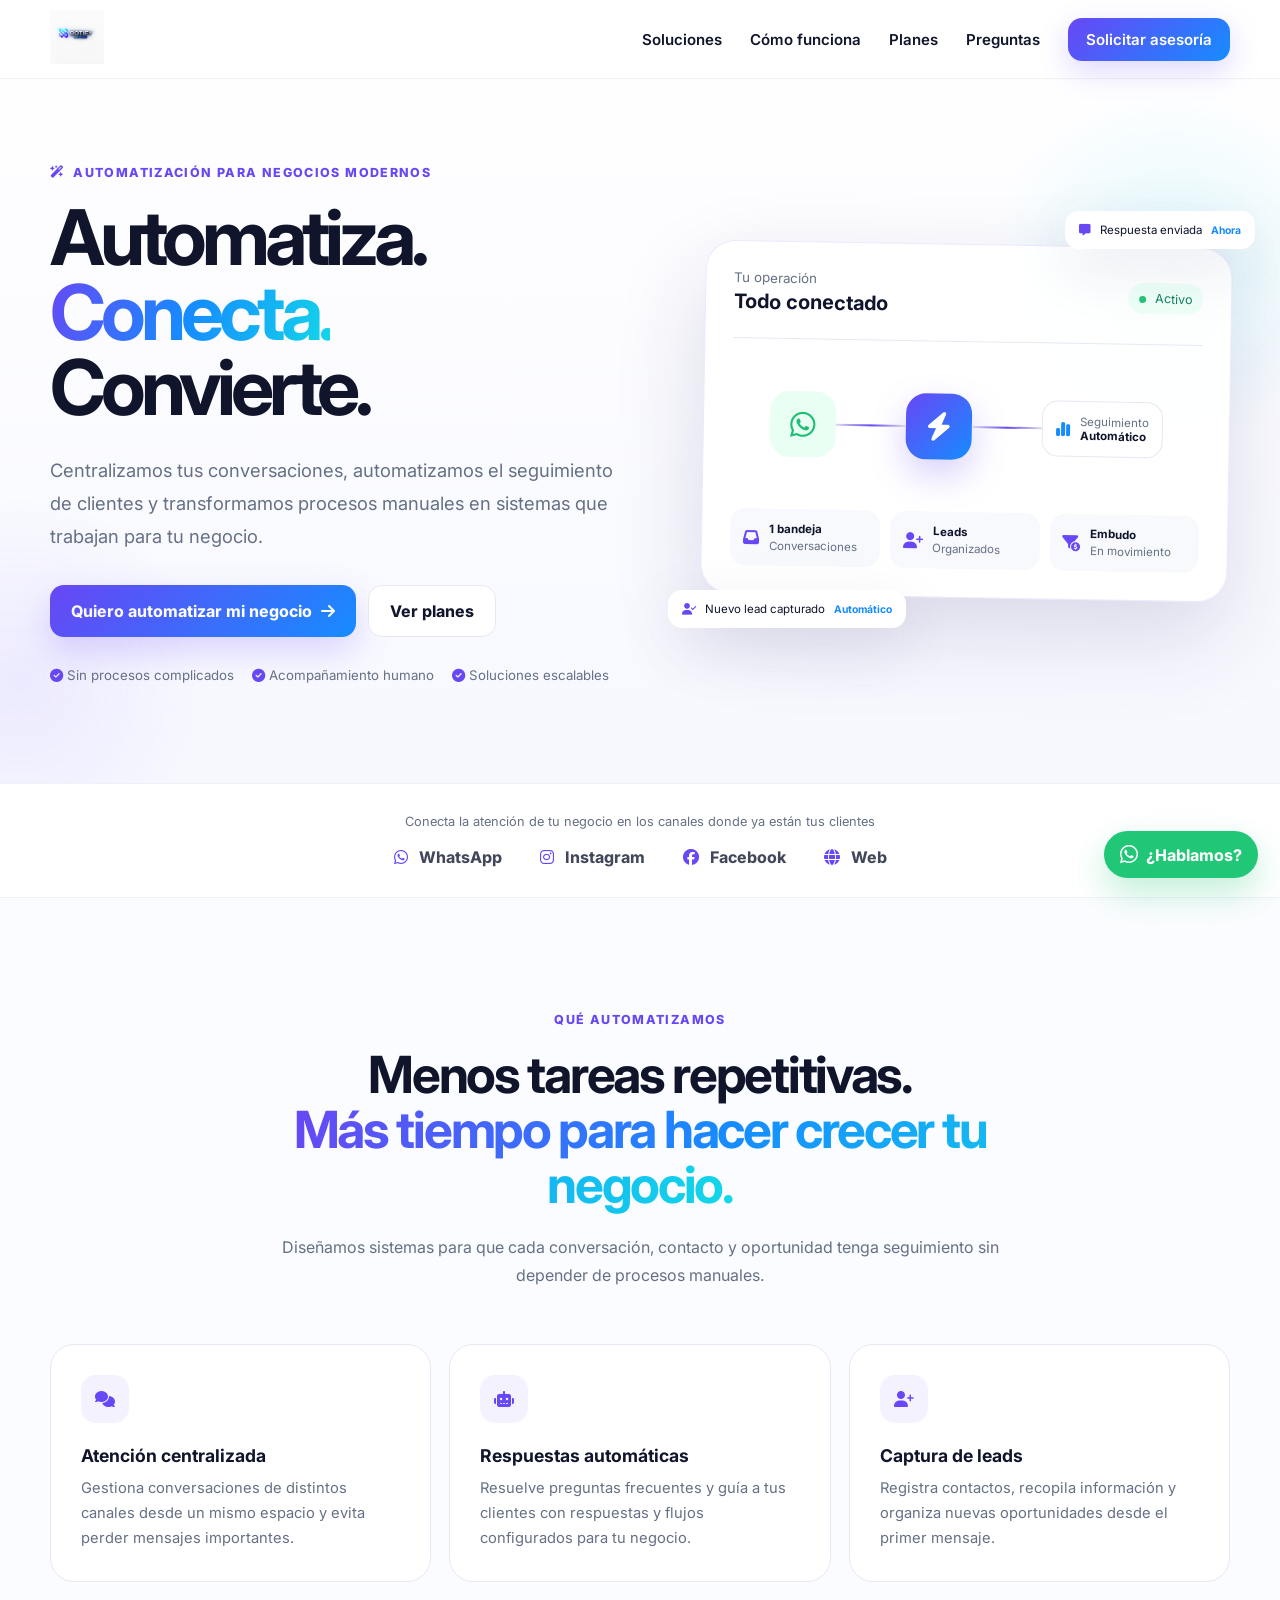
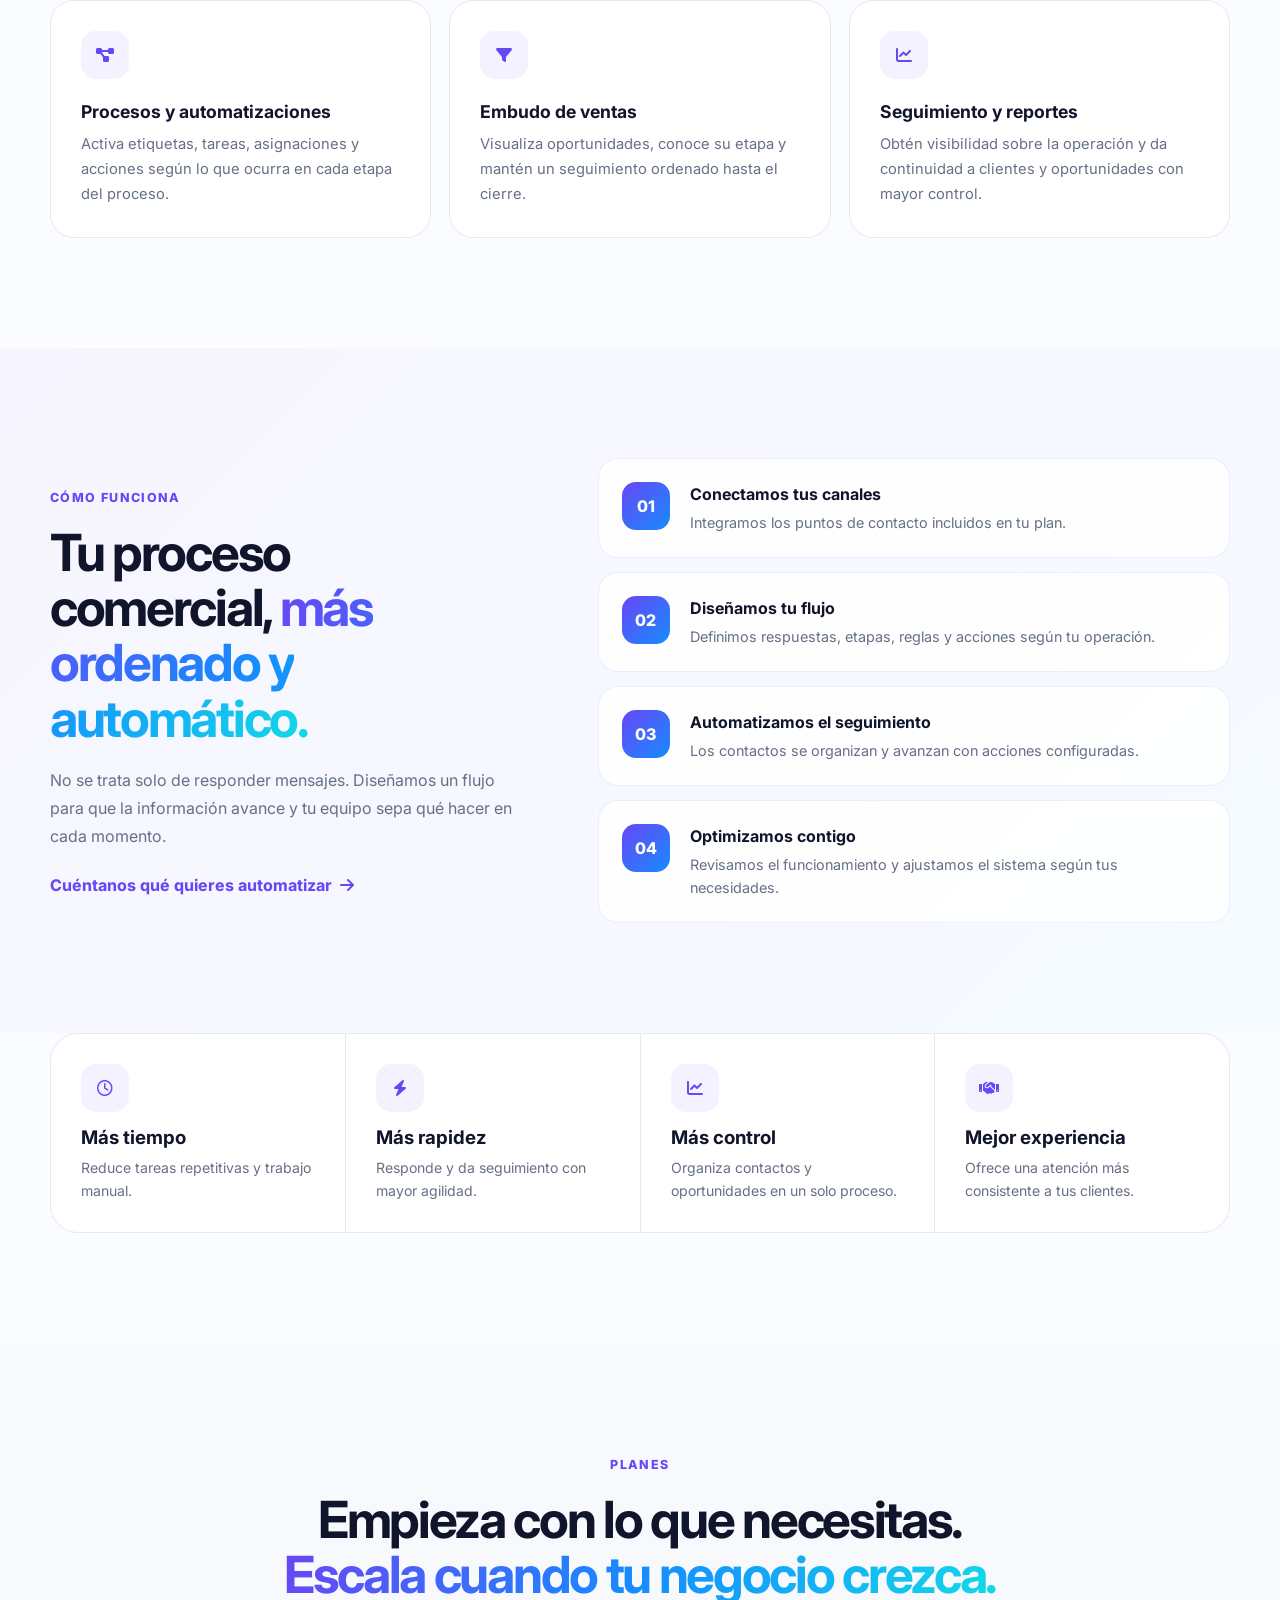
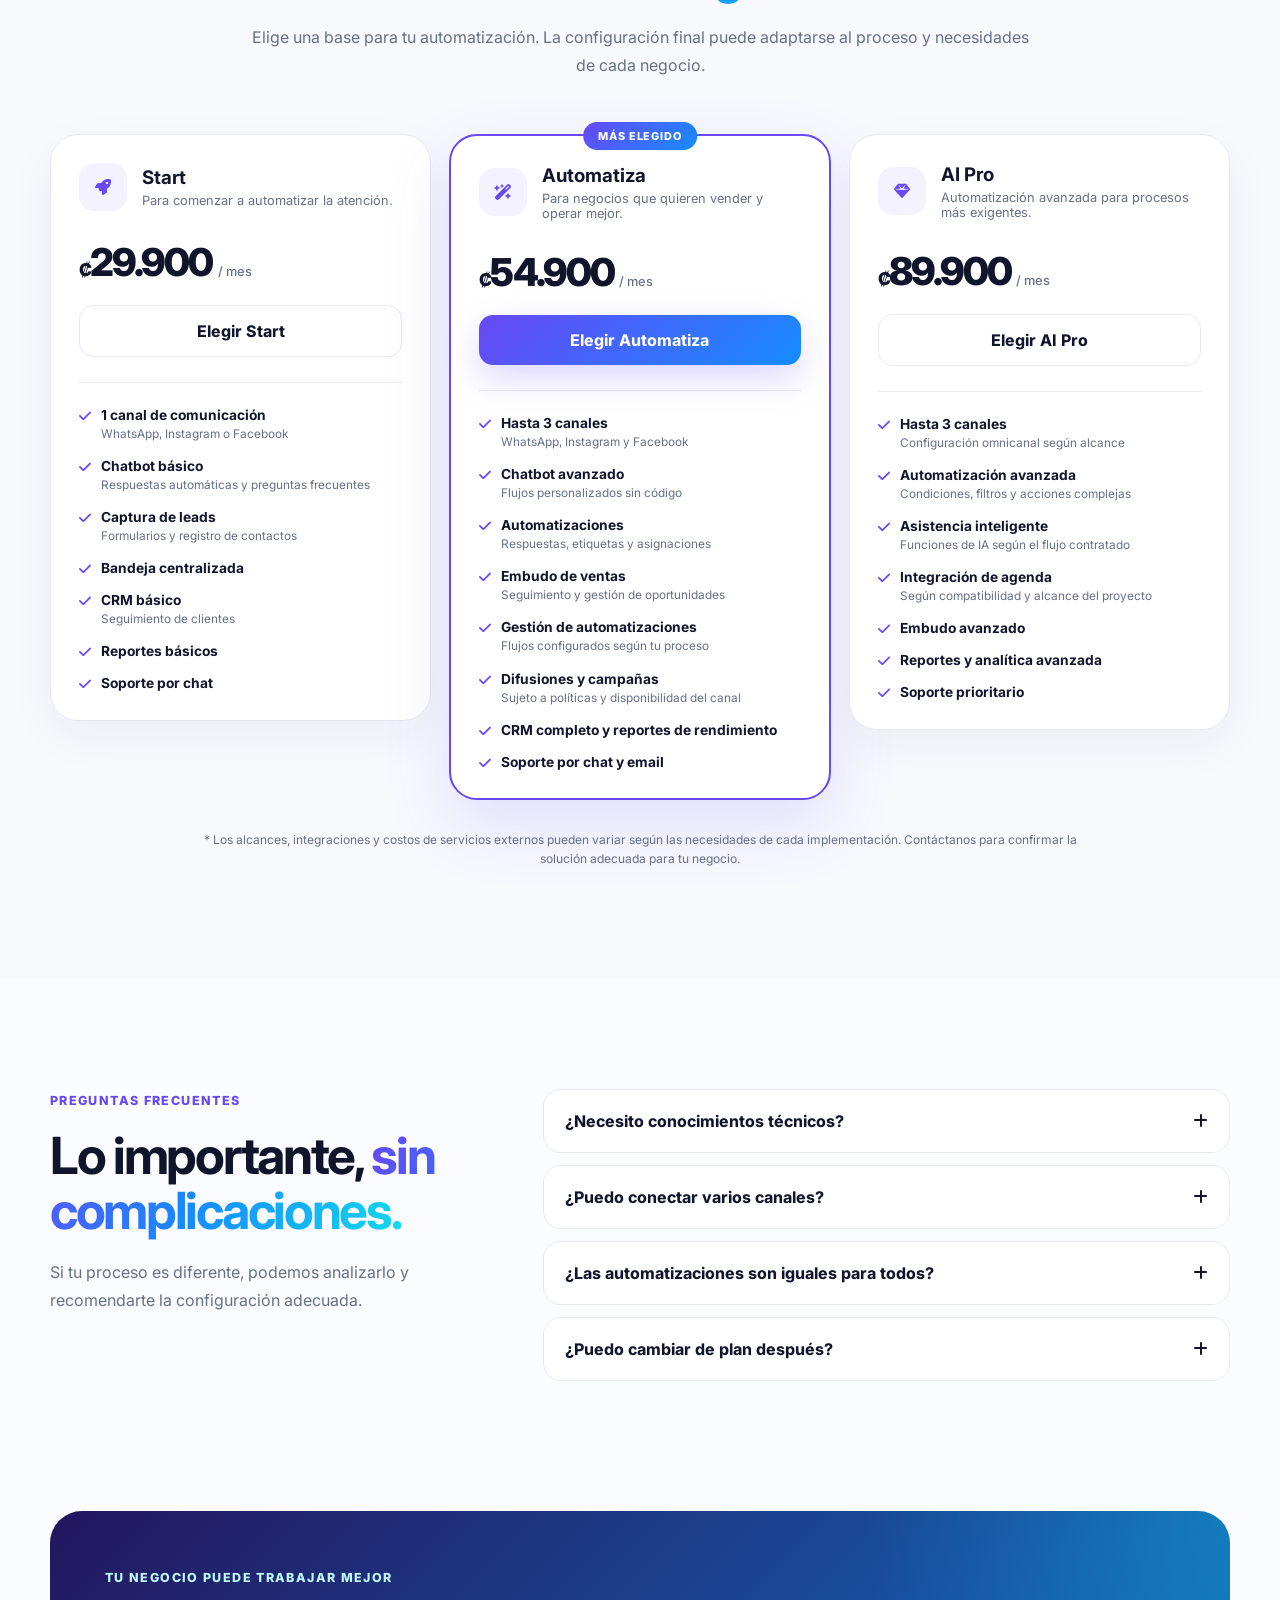
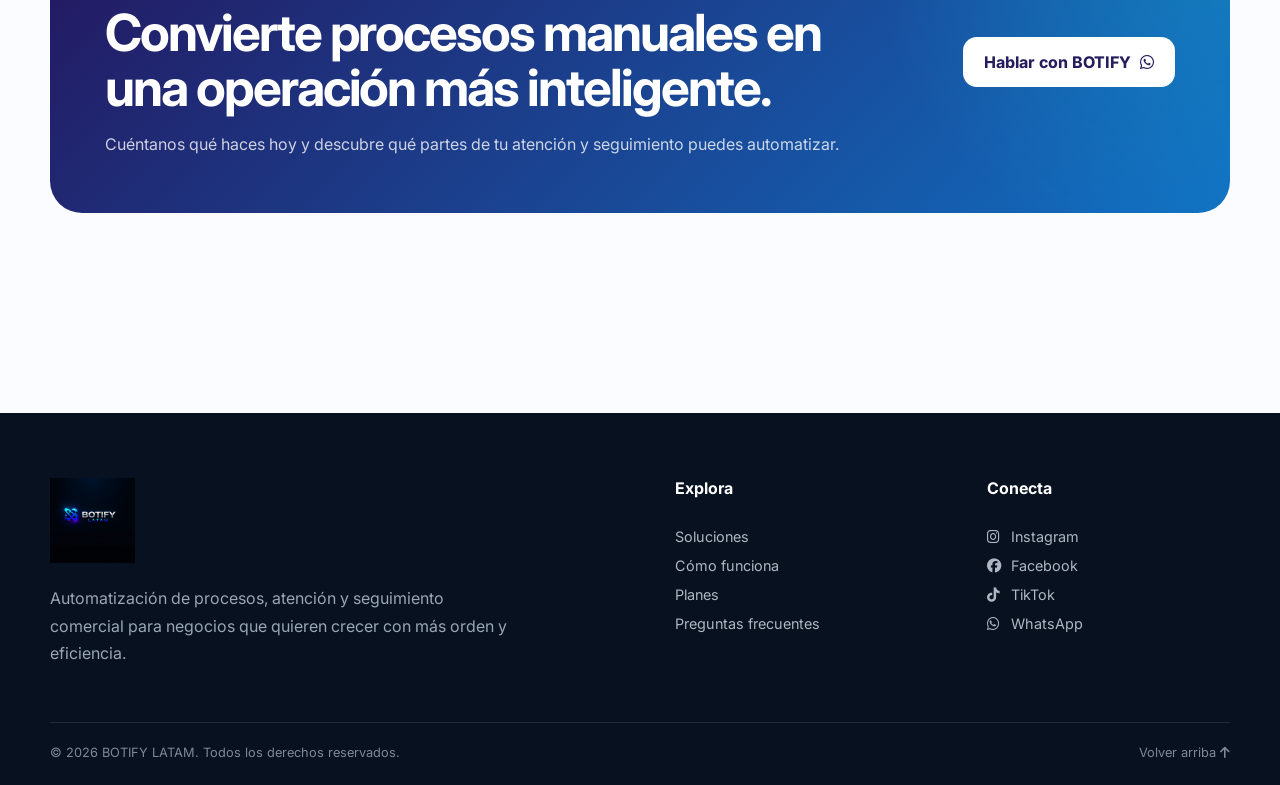
==== botify-latam-web/index.html @ 2eb758a9 "Initial commit" ====
<!DOCTYPE html>
<html lang="es">
<head>
  <meta charset="UTF-8">
  <meta name="viewport" content="width=device-width, initial-scale=1.0">
  <meta name="description" content="BOTIFY LATAM automatiza la atención, el seguimiento comercial y los procesos de ventas de tu negocio en WhatsApp, Instagram y Facebook.">
  <meta name="theme-color" content="#6d4aff">
  <meta property="og:title" content="BOTIFY LATAM | Automatización para negocios">
  <meta property="og:description" content="Centraliza conversaciones, automatiza seguimientos y convierte más oportunidades en clientes.">
  <title>BOTIFY LATAM | Automatización para negocios</title>
  <link rel="icon" href="favicon.ico">
  <link rel="preconnect" href="https://fonts.googleapis.com">
  <link rel="preconnect" href="https://fonts.gstatic.com" crossorigin>
  <link href="https://fonts.googleapis.com/css2?family=Inter:wght@400;500;600;700;800&display=swap" rel="stylesheet">
  <link rel="stylesheet" href="https://cdnjs.cloudflare.com/ajax/libs/font-awesome/6.5.2/css/all.min.css">
  <link rel="stylesheet" href="style.css">
</head>
<body>
  <header class="site-header" id="top">
    <nav class="nav container" aria-label="Navegación principal">
      <a class="brand" href="#inicio" aria-label="BOTIFY LATAM, inicio">
        <img src="img/logo-botify-light.jpg" alt="BOTIFY LATAM">
      </a>
      <button class="menu-toggle" aria-label="Abrir menú" aria-expanded="false">
        <i class="fa-solid fa-bars"></i>
      </button>
      <div class="nav-links">
        <a href="#soluciones">Soluciones</a>
        <a href="#como-funciona">Cómo funciona</a>
        <a href="#planes">Planes</a>
        <a href="#faq">Preguntas</a>
        <a class="nav-cta" href="https://wa.link/00056a" target="_blank" rel="noopener">Solicitar asesoría</a>
      </div>
    </nav>
  </header>

  <main>
    <section class="hero" id="inicio">
      <div class="orb orb-one"></div><div class="orb orb-two"></div>
      <div class="container hero-grid">
        <div class="hero-copy reveal">
          <span class="eyebrow"><i class="fa-solid fa-wand-magic-sparkles"></i> Automatización para negocios modernos</span>
          <h1>Automatiza. <span>Conecta.</span> Convierte.</h1>
          <p>Centralizamos tus conversaciones, automatizamos el seguimiento de clientes y transformamos procesos manuales en sistemas que trabajan para tu negocio.</p>
          <div class="hero-actions">
            <a class="btn btn-primary" href="https://wa.link/00056a" target="_blank" rel="noopener">Quiero automatizar mi negocio <i class="fa-solid fa-arrow-right"></i></a>
            <a class="btn btn-ghost" href="#planes">Ver planes</a>
          </div>
          <div class="trust-row">
            <span><i class="fa-solid fa-circle-check"></i> Sin procesos complicados</span>
            <span><i class="fa-solid fa-circle-check"></i> Acompañamiento humano</span>
            <span><i class="fa-solid fa-circle-check"></i> Soluciones escalables</span>
          </div>
        </div>

        <div class="automation-visual reveal">
          <div class="visual-card main-dashboard">
            <div class="dashboard-head">
              <div><small>Tu operación</small><strong>Todo conectado</strong></div>
              <span class="status"><i></i> Activo</span>
            </div>
            <div class="channel-row">
              <span class="channel whatsapp"><i class="fa-brands fa-whatsapp"></i></span>
              <span class="flow-line"></span>
              <span class="brain"><i class="fa-solid fa-bolt"></i></span>
              <span class="flow-line"></span>
              <div class="crm-mini"><i class="fa-solid fa-chart-simple"></i><span>Seguimiento<br><b>Automático</b></span></div>
            </div>
            <div class="mini-stats">
              <div><i class="fa-solid fa-inbox"></i><span><b>1 bandeja</b><small>Conversaciones</small></span></div>
              <div><i class="fa-solid fa-user-plus"></i><span><b>Leads</b><small>Organizados</small></span></div>
              <div><i class="fa-solid fa-filter-circle-dollar"></i><span><b>Embudo</b><small>En movimiento</small></span></div>
            </div>
          </div>
          <div class="float-card fc-one"><i class="fa-solid fa-message"></i><span>Respuesta enviada</span><b>Ahora</b></div>
          <div class="float-card fc-two"><i class="fa-solid fa-user-check"></i><span>Nuevo lead capturado</span><b>Automático</b></div>
        </div>
      </div>
    </section>

    <section class="logo-strip">
      <div class="container">
        <p>Conecta la atención de tu negocio en los canales donde ya están tus clientes</p>
        <div class="platforms">
          <span><i class="fa-brands fa-whatsapp"></i> WhatsApp</span>
          <span><i class="fa-brands fa-instagram"></i> Instagram</span>
          <span><i class="fa-brands fa-facebook"></i> Facebook</span>
          <span><i class="fa-solid fa-globe"></i> Web</span>
        </div>
      </div>
    </section>

    <section class="section" id="soluciones">
      <div class="container">
        <div class="section-heading reveal">
          <span class="eyebrow">Qué automatizamos</span>
          <h2>Menos tareas repetitivas.<br><span>Más tiempo para hacer crecer tu negocio.</span></h2>
          <p>Diseñamos sistemas para que cada conversación, contacto y oportunidad tenga seguimiento sin depender de procesos manuales.</p>
        </div>
        <div class="solutions-grid">
          <article class="solution-card reveal"><div class="icon-box"><i class="fa-solid fa-comments"></i></div><h3>Atención centralizada</h3><p>Gestiona conversaciones de distintos canales desde un mismo espacio y evita perder mensajes importantes.</p></article>
          <article class="solution-card reveal"><div class="icon-box"><i class="fa-solid fa-robot"></i></div><h3>Respuestas automáticas</h3><p>Resuelve preguntas frecuentes y guía a tus clientes con respuestas y flujos configurados para tu negocio.</p></article>
          <article class="solution-card reveal"><div class="icon-box"><i class="fa-solid fa-user-plus"></i></div><h3>Captura de leads</h3><p>Registra contactos, recopila información y organiza nuevas oportunidades desde el primer mensaje.</p></article>
          <article class="solution-card reveal"><div class="icon-box"><i class="fa-solid fa-diagram-project"></i></div><h3>Procesos y automatizaciones</h3><p>Activa etiquetas, tareas, asignaciones y acciones según lo que ocurra en cada etapa del proceso.</p></article>
          <article class="solution-card reveal"><div class="icon-box"><i class="fa-solid fa-filter"></i></div><h3>Embudo de ventas</h3><p>Visualiza oportunidades, conoce su etapa y mantén un seguimiento ordenado hasta el cierre.</p></article>
          <article class="solution-card reveal"><div class="icon-box"><i class="fa-solid fa-chart-line"></i></div><h3>Seguimiento y reportes</h3><p>Obtén visibilidad sobre la operación y da continuidad a clientes y oportunidades con mayor control.</p></article>
        </div>
      </div>
    </section>

    <section class="section process-section" id="como-funciona">
      <div class="container process-grid">
        <div class="process-copy reveal">
          <span class="eyebrow">Cómo funciona</span>
          <h2>Tu proceso comercial, <span>más ordenado y automático.</span></h2>
          <p>No se trata solo de responder mensajes. Diseñamos un flujo para que la información avance y tu equipo sepa qué hacer en cada momento.</p>
          <a class="text-link" href="https://wa.link/00056a" target="_blank" rel="noopener">Cuéntanos qué quieres automatizar <i class="fa-solid fa-arrow-right"></i></a>
        </div>
        <div class="steps">
          <article class="step reveal"><span>01</span><div><h3>Conectamos tus canales</h3><p>Integramos los puntos de contacto incluidos en tu plan.</p></div></article>
          <article class="step reveal"><span>02</span><div><h3>Diseñamos tu flujo</h3><p>Definimos respuestas, etapas, reglas y acciones según tu operación.</p></div></article>
          <article class="step reveal"><span>03</span><div><h3>Automatizamos el seguimiento</h3><p>Los contactos se organizan y avanzan con acciones configuradas.</p></div></article>
          <article class="step reveal"><span>04</span><div><h3>Optimizamos contigo</h3><p>Revisamos el funcionamiento y ajustamos el sistema según tus necesidades.</p></div></article>
        </div>
      </div>
    </section>

    <section class="section benefits">
      <div class="container">
        <div class="benefit-panel reveal">
          <div><span class="metric-icon"><i class="fa-regular fa-clock"></i></span><h3>Más tiempo</h3><p>Reduce tareas repetitivas y trabajo manual.</p></div>
          <div><span class="metric-icon"><i class="fa-solid fa-bolt"></i></span><h3>Más rapidez</h3><p>Responde y da seguimiento con mayor agilidad.</p></div>
          <div><span class="metric-icon"><i class="fa-solid fa-chart-line"></i></span><h3>Más control</h3><p>Organiza contactos y oportunidades en un solo proceso.</p></div>
          <div><span class="metric-icon"><i class="fa-solid fa-handshake"></i></span><h3>Mejor experiencia</h3><p>Ofrece una atención más consistente a tus clientes.</p></div>
        </div>
      </div>
    </section>

    <section class="section pricing-section" id="planes">
      <div class="container">
        <div class="section-heading reveal">
          <span class="eyebrow">Planes</span>
          <h2>Empieza con lo que necesitas.<br><span>Escala cuando tu negocio crezca.</span></h2>
          <p>Elige una base para tu automatización. La configuración final puede adaptarse al proceso y necesidades de cada negocio.</p>
        </div>

        <div class="pricing-grid">
          <article class="price-card reveal">
            <div class="plan-head"><span class="plan-icon"><i class="fa-solid fa-rocket"></i></span><div><h3>Start</h3><p>Para comenzar a automatizar la atención.</p></div></div>
            <div class="price"><small>₡</small>29.900 <span>/ mes</span></div>
            <a class="btn btn-outline" href="https://wa.link/00056a" target="_blank" rel="noopener">Elegir Start</a>
            <ul>
              <li><i class="fa-solid fa-check"></i><span><b>1 canal de comunicación</b><small>WhatsApp, Instagram o Facebook</small></span></li>
              <li><i class="fa-solid fa-check"></i><span><b>Chatbot básico</b><small>Respuestas automáticas y preguntas frecuentes</small></span></li>
              <li><i class="fa-solid fa-check"></i><span><b>Captura de leads</b><small>Formularios y registro de contactos</small></span></li>
              <li><i class="fa-solid fa-check"></i><span><b>Bandeja centralizada</b></span></li>
              <li><i class="fa-solid fa-check"></i><span><b>CRM básico</b><small>Seguimiento de clientes</small></span></li>
              <li><i class="fa-solid fa-check"></i><span><b>Reportes básicos</b></span></li>
              <li><i class="fa-solid fa-check"></i><span><b>Soporte por chat</b></span></li>
            </ul>
          </article>

          <article class="price-card featured reveal">
            <span class="popular">MÁS ELEGIDO</span>
            <div class="plan-head"><span class="plan-icon"><i class="fa-solid fa-wand-magic-sparkles"></i></span><div><h3>Automatiza</h3><p>Para negocios que quieren vender y operar mejor.</p></div></div>
            <div class="price"><small>₡</small>54.900 <span>/ mes</span></div>
            <a class="btn btn-primary" href="https://wa.link/00056a" target="_blank" rel="noopener">Elegir Automatiza</a>
            <ul>
              <li><i class="fa-solid fa-check"></i><span><b>Hasta 3 canales</b><small>WhatsApp, Instagram y Facebook</small></span></li>
              <li><i class="fa-solid fa-check"></i><span><b>Chatbot avanzado</b><small>Flujos personalizados sin código</small></span></li>
              <li><i class="fa-solid fa-check"></i><span><b>Automatizaciones</b><small>Respuestas, etiquetas y asignaciones</small></span></li>
              <li><i class="fa-solid fa-check"></i><span><b>Embudo de ventas</b><small>Seguimiento y gestión de oportunidades</small></span></li>
              <li><i class="fa-solid fa-check"></i><span><b>Gestión de automatizaciones</b><small>Flujos configurados según tu proceso</small></span></li>
              <li><i class="fa-solid fa-check"></i><span><b>Difusiones y campañas</b><small>Sujeto a políticas y disponibilidad del canal</small></span></li>
              <li><i class="fa-solid fa-check"></i><span><b>CRM completo y reportes de rendimiento</b></span></li>
              <li><i class="fa-solid fa-check"></i><span><b>Soporte por chat y email</b></span></li>
            </ul>
          </article>

          <article class="price-card reveal">
            <div class="plan-head"><span class="plan-icon"><i class="fa-solid fa-gem"></i></span><div><h3>AI Pro</h3><p>Automatización avanzada para procesos más exigentes.</p></div></div>
            <div class="price"><small>₡</small>89.900 <span>/ mes</span></div>
            <a class="btn btn-outline" href="https://wa.link/00056a" target="_blank" rel="noopener">Elegir AI Pro</a>
            <ul>
              <li><i class="fa-solid fa-check"></i><span><b>Hasta 3 canales</b><small>Configuración omnicanal según alcance</small></span></li>
              <li><i class="fa-solid fa-check"></i><span><b>Automatización avanzada</b><small>Condiciones, filtros y acciones complejas</small></span></li>
              <li><i class="fa-solid fa-check"></i><span><b>Asistencia inteligente</b><small>Funciones de IA según el flujo contratado</small></span></li>
              <li><i class="fa-solid fa-check"></i><span><b>Integración de agenda</b><small>Según compatibilidad y alcance del proyecto</small></span></li>
              <li><i class="fa-solid fa-check"></i><span><b>Embudo avanzado</b></span></li>
              <li><i class="fa-solid fa-check"></i><span><b>Reportes y analítica avanzada</b></span></li>
              <li><i class="fa-solid fa-check"></i><span><b>Soporte prioritario</b></span></li>
            </ul>
          </article>
        </div>
        <p class="pricing-note">* Los alcances, integraciones y costos de servicios externos pueden variar según las necesidades de cada implementación. Contáctanos para confirmar la solución adecuada para tu negocio.</p>
      </div>
    </section>

    <section class="section faq-section" id="faq">
      <div class="container faq-grid">
        <div class="faq-intro reveal">
          <span class="eyebrow">Preguntas frecuentes</span>
          <h2>Lo importante, <span>sin complicaciones.</span></h2>
          <p>Si tu proceso es diferente, podemos analizarlo y recomendarte la configuración adecuada.</p>
        </div>
        <div class="accordion">
          <article class="faq-item reveal"><button aria-expanded="false"><span>¿Necesito conocimientos técnicos?</span><i class="fa-solid fa-plus"></i></button><div class="faq-answer"><p>No. BOTIFY LATAM se encarga de configurar la solución y acompañarte en su uso.</p></div></article>
          <article class="faq-item reveal"><button aria-expanded="false"><span>¿Puedo conectar varios canales?</span><i class="fa-solid fa-plus"></i></button><div class="faq-answer"><p>Sí. La cantidad de canales depende del plan y de la configuración requerida por tu negocio.</p></div></article>
          <article class="faq-item reveal"><button aria-expanded="false"><span>¿Las automatizaciones son iguales para todos?</span><i class="fa-solid fa-plus"></i></button><div class="faq-answer"><p>No. Los flujos pueden configurarse de acuerdo con tu proceso, el plan contratado y el alcance acordado.</p></div></article>
          <article class="faq-item reveal"><button aria-expanded="false"><span>¿Puedo cambiar de plan después?</span><i class="fa-solid fa-plus"></i></button><div class="faq-answer"><p>Sí. Puedes escalar la solución conforme aumenten tus necesidades de automatización.</p></div></article>
        </div>
      </div>
    </section>

    <section class="section final-cta">
      <div class="container">
        <div class="cta-card reveal">
          <div><span class="eyebrow light">Tu negocio puede trabajar mejor</span><h2>Convierte procesos manuales en una operación más inteligente.</h2><p>Cuéntanos qué haces hoy y descubre qué partes de tu atención y seguimiento puedes automatizar.</p></div>
          <a class="btn btn-white" href="https://wa.link/00056a" target="_blank" rel="noopener">Hablar con BOTIFY <i class="fa-brands fa-whatsapp"></i></a>
        </div>
      </div>
    </section>
  </main>

  <a class="whatsapp-float" href="https://wa.link/00056a" target="_blank" rel="noopener" aria-label="Contactar por WhatsApp"><i class="fa-brands fa-whatsapp"></i><span>¿Hablamos?</span></a>

  <footer id="contacto">
    <div class="container footer-grid">
      <div class="footer-brand">
        <img src="img/logo-botify-dark.png" alt="BOTIFY LATAM">
        <p>Automatización de procesos, atención y seguimiento comercial para negocios que quieren crecer con más orden y eficiencia.</p>
      </div>
      <div><h4>Explora</h4><a href="#soluciones">Soluciones</a><a href="#como-funciona">Cómo funciona</a><a href="#planes">Planes</a><a href="#faq">Preguntas frecuentes</a></div>
      <div><h4>Conecta</h4>
        <a href="https://www.instagram.com/botifycr?igsh=N3IyY3BxbDhmNGVw&utm_source=qr" target="_blank" rel="noopener"><i class="fa-brands fa-instagram"></i> Instagram</a>
        <a href="https://www.facebook.com/share/1Hq3fFdEsy/?mibextid=wwXIfr" target="_blank" rel="noopener"><i class="fa-brands fa-facebook"></i> Facebook</a>
        <a href="https://www.tiktok.com/@botify.latam.cost?_r=1&_t=ZS-951j5EH8V7J" target="_blank" rel="noopener"><i class="fa-brands fa-tiktok"></i> TikTok</a>
        <a href="https://wa.link/00056a" target="_blank" rel="noopener"><i class="fa-brands fa-whatsapp"></i> WhatsApp</a>
      </div>
    </div>
    <div class="container footer-bottom"><span>© <span id="year"></span> BOTIFY LATAM. Todos los derechos reservados.</span><a href="#top">Volver arriba <i class="fa-solid fa-arrow-up"></i></a></div>
  </footer>
  <script src="script.js"></script>
</body>
</html>
---- botify-latam-web/style.css ----
:root{--ink:#10152c;--muted:#667085;--purple:#6847f5;--blue:#168cff;--cyan:#12d9e8;--lav:#f4f2ff;--surface:#fff;--line:#e8e8f2;--dark:#07111f;--radius:24px;--shadow:0 20px 60px rgba(42,35,98,.10)}
*{box-sizing:border-box;margin:0;padding:0}html{scroll-behavior:smooth}body{font-family:Inter,sans-serif;color:var(--ink);background:#fbfcff;overflow-x:hidden}a{text-decoration:none;color:inherit}button{font:inherit}.container{width:min(1180px,calc(100% - 40px));margin:auto}.site-header{position:fixed;top:0;width:100%;z-index:1000;background:rgba(255,255,255,.82);backdrop-filter:blur(18px);border-bottom:1px solid rgba(20,24,50,.06)}.nav{height:78px;display:flex;align-items:center;justify-content:space-between}.brand img{width:190px;height:54px;object-fit:contain;object-position:left center}.nav-links{display:flex;align-items:center;gap:28px;font-size:.94rem;font-weight:600}.nav-links>a:not(.nav-cta):hover{color:var(--purple)}.nav-cta{padding:12px 18px;border-radius:14px;color:#fff;background:linear-gradient(135deg,var(--purple),var(--blue));box-shadow:0 10px 30px rgba(104,71,245,.22)}.menu-toggle{display:none;border:0;background:none;font-size:1.35rem;color:var(--ink)}
.hero{position:relative;min-height:780px;padding:160px 0 100px;background:linear-gradient(180deg,#fff 0%,#f7f8ff 100%);overflow:hidden}.hero-grid{display:grid;grid-template-columns:1.05fr .95fr;gap:70px;align-items:center}.eyebrow{display:inline-flex;align-items:center;gap:8px;color:var(--purple);font-size:.78rem;font-weight:800;text-transform:uppercase;letter-spacing:.11em;margin-bottom:20px}.hero h1{font-size:clamp(3.2rem,6vw,5.7rem);line-height:.98;letter-spacing:-.065em;max-width:720px}.hero h1 span,.section-heading h2 span,.process-copy h2 span,.faq-intro h2 span{background:linear-gradient(110deg,var(--purple),var(--blue),var(--cyan));-webkit-background-clip:text;color:transparent}.hero-copy>p{font-size:1.15rem;line-height:1.8;color:var(--muted);max-width:650px;margin:28px 0 32px}.hero-actions{display:flex;gap:12px;flex-wrap:wrap}.btn{display:inline-flex;align-items:center;justify-content:center;gap:9px;padding:15px 21px;border-radius:14px;font-weight:750;transition:.25s}.btn:hover{transform:translateY(-2px)}.btn-primary{color:#fff;background:linear-gradient(135deg,var(--purple),var(--blue));box-shadow:0 14px 35px rgba(104,71,245,.22)}.btn-ghost,.btn-outline{border:1px solid var(--line);background:#fff}.trust-row{display:flex;gap:18px;flex-wrap:wrap;margin-top:30px;color:#667085;font-size:.83rem}.trust-row i{color:var(--purple)}
.orb{position:absolute;border-radius:50%;filter:blur(2px);opacity:.45}.orb-one{width:380px;height:380px;background:radial-gradient(circle,rgba(18,217,232,.25),transparent 68%);right:-80px;top:80px}.orb-two{width:400px;height:400px;background:radial-gradient(circle,rgba(104,71,245,.18),transparent 68%);left:-180px;bottom:-100px}
.automation-visual{position:relative;min-height:470px;display:flex;align-items:center}.main-dashboard{width:100%;padding:28px;background:rgba(255,255,255,.9);border:1px solid rgba(104,71,245,.12);border-radius:30px;box-shadow:0 35px 90px rgba(42,35,98,.15);transform:rotate(1deg)}.dashboard-head{display:flex;justify-content:space-between;align-items:center;padding-bottom:24px;border-bottom:1px solid var(--line)}.dashboard-head small{display:block;color:var(--muted);margin-bottom:4px}.dashboard-head strong{font-size:1.25rem}.status{font-size:.78rem;background:#edfff7;color:#14845c;padding:8px 11px;border-radius:99px}.status i{display:inline-block;width:7px;height:7px;background:#25c47a;border-radius:50%;margin-right:5px}.channel-row{display:flex;align-items:center;justify-content:center;padding:52px 5px}.channel,.brain{width:66px;height:66px;display:grid;place-items:center;border-radius:20px;font-size:1.8rem}.whatsapp{background:#eafff3;color:#1dbf73}.brain{background:linear-gradient(135deg,var(--purple),var(--blue));color:#fff;box-shadow:0 15px 35px rgba(104,71,245,.25)}.flow-line{height:2px;flex:1;max-width:70px;background:linear-gradient(90deg,#d9ddeb,var(--purple),#d9ddeb);position:relative}.crm-mini{display:flex;align-items:center;gap:10px;padding:13px;border:1px solid var(--line);border-radius:16px;background:#fff}.crm-mini i{color:var(--blue)}.crm-mini span{font-size:.72rem;color:var(--muted)}.crm-mini b{color:var(--ink)}.mini-stats{display:grid;grid-template-columns:repeat(3,1fr);gap:10px}.mini-stats>div{display:flex;gap:10px;align-items:center;background:#f8f9fd;padding:13px;border-radius:15px}.mini-stats i{color:var(--purple)}.mini-stats b,.mini-stats small{display:block;font-size:.72rem}.mini-stats small{color:var(--muted);margin-top:3px}.float-card{position:absolute;display:flex;align-items:center;gap:9px;background:#fff;padding:12px 14px;border-radius:14px;box-shadow:var(--shadow);font-size:.72rem}.float-card i{color:var(--purple)}.float-card b{color:var(--blue);font-size:.65rem}.fc-one{right:-25px;top:25px}.fc-two{left:-35px;bottom:28px}
.logo-strip{padding:30px 0;background:#fff;border-top:1px solid #f0f1f6;border-bottom:1px solid #f0f1f6;text-align:center}.logo-strip p{color:var(--muted);font-size:.8rem;margin-bottom:18px}.platforms{display:flex;justify-content:center;gap:38px;flex-wrap:wrap;font-weight:750;color:#42475a}.platforms i{margin-right:7px;color:var(--purple)}
.section{padding:110px 0}.section-heading{max-width:780px;margin:0 auto 55px;text-align:center}.section-heading h2,.process-copy h2,.faq-intro h2{font-size:clamp(2.3rem,4vw,4rem);line-height:1.08;letter-spacing:-.045em}.section-heading p,.process-copy>p,.faq-intro>p{color:var(--muted);line-height:1.75;margin-top:20px}.solutions-grid{display:grid;grid-template-columns:repeat(3,1fr);gap:18px}.solution-card{padding:30px;background:#fff;border:1px solid var(--line);border-radius:var(--radius);transition:.3s}.solution-card:hover{transform:translateY(-6px);box-shadow:var(--shadow);border-color:#dcd7ff}.icon-box,.plan-icon,.metric-icon{display:grid;place-items:center;width:48px;height:48px;border-radius:15px;background:var(--lav);color:var(--purple);margin-bottom:22px}.solution-card h3{font-size:1.1rem;margin-bottom:10px}.solution-card p{color:var(--muted);font-size:.92rem;line-height:1.7}
.process-section{background:linear-gradient(135deg,#f7f5ff,#f5fbff)}.process-grid{display:grid;grid-template-columns:.85fr 1.15fr;gap:80px;align-items:center}.text-link{display:inline-flex;gap:8px;align-items:center;color:var(--purple);font-weight:750;margin-top:25px}.steps{display:grid;gap:14px}.step{display:flex;gap:20px;background:rgba(255,255,255,.85);padding:23px;border:1px solid rgba(104,71,245,.1);border-radius:20px}.step>span{flex:0 0 48px;height:48px;display:grid;place-items:center;border-radius:14px;background:linear-gradient(135deg,var(--purple),var(--blue));color:#fff;font-weight:800}.step h3{font-size:1rem;margin:2px 0 7px}.step p{color:var(--muted);font-size:.9rem;line-height:1.6}
.benefits{padding-top:0}.benefit-panel{display:grid;grid-template-columns:repeat(4,1fr);gap:1px;background:var(--line);border:1px solid var(--line);border-radius:28px;overflow:hidden}.benefit-panel>div{background:#fff;padding:30px}.benefit-panel h3{margin:14px 0 8px}.benefit-panel p{color:var(--muted);font-size:.88rem;line-height:1.6}.metric-icon{margin:0}
.pricing-section{background:#f8f9fd}.pricing-grid{display:grid;grid-template-columns:repeat(3,1fr);gap:18px;align-items:start}.price-card{position:relative;background:#fff;border:1px solid var(--line);border-radius:28px;padding:28px;box-shadow:0 15px 45px rgba(30,35,70,.05)}.price-card.featured{border:2px solid var(--purple);transform:translateY(-12px);box-shadow:0 25px 65px rgba(104,71,245,.15)}.popular{position:absolute;top:-14px;left:50%;transform:translateX(-50%);background:linear-gradient(135deg,var(--purple),var(--blue));color:#fff;padding:7px 15px;border-radius:99px;font-size:.68rem;font-weight:800;letter-spacing:.08em;white-space:nowrap}.plan-head{display:flex;gap:15px;align-items:center}.plan-icon{margin:0;flex:0 0 48px}.plan-head p{color:var(--muted);font-size:.8rem;margin-top:4px}.price{font-size:2.4rem;font-weight:850;letter-spacing:-.05em;margin:28px 0 20px}.price small{font-size:1.1rem}.price span{font-size:.8rem;color:var(--muted);font-weight:500;letter-spacing:0}.price-card>.btn{width:100%;margin-bottom:25px}.price-card ul{list-style:none;display:grid;gap:15px;border-top:1px solid var(--line);padding-top:24px}.price-card li{display:flex;gap:10px;align-items:flex-start;font-size:.86rem}.price-card li>i{color:var(--purple);margin-top:3px}.price-card li b,.price-card li small{display:block}.price-card li small{color:var(--muted);font-size:.74rem;line-height:1.45;margin-top:3px}.pricing-note{max-width:900px;margin:30px auto 0;text-align:center;color:var(--muted);font-size:.75rem;line-height:1.6}
.faq-grid{display:grid;grid-template-columns:.75fr 1.25fr;gap:80px}.accordion{display:grid;gap:12px}.faq-item{border:1px solid var(--line);border-radius:18px;background:#fff;overflow:hidden}.faq-item button{width:100%;display:flex;justify-content:space-between;align-items:center;text-align:left;padding:21px;border:0;background:#fff;font-weight:750;color:var(--ink);cursor:pointer}.faq-answer{max-height:0;overflow:hidden;transition:max-height .3s ease}.faq-answer p{padding:0 21px 21px;color:var(--muted);line-height:1.7;font-size:.9rem}.faq-item.open .faq-answer{max-height:180px}.faq-item.open button i{transform:rotate(45deg)}.faq-item button i{transition:.25s}
.final-cta{padding-top:20px}.cta-card{display:flex;align-items:center;justify-content:space-between;gap:50px;padding:55px;border-radius:32px;color:#fff;background:radial-gradient(circle at top right,rgba(18,217,232,.25),transparent 30%),linear-gradient(135deg,#24165e,#116fc2)}.cta-card>div{max-width:760px}.cta-card h2{font-size:clamp(2rem,4vw,3.5rem);line-height:1.08;letter-spacing:-.04em}.cta-card p{margin-top:16px;color:rgba(255,255,255,.78);line-height:1.7}.eyebrow.light{color:#bff9ff}.btn-white{background:#fff;color:#251d5e;white-space:nowrap}
.whatsapp-float{position:fixed;right:22px;bottom:22px;z-index:900;display:flex;align-items:center;gap:8px;background:#20c776;color:#fff;padding:13px 16px;border-radius:99px;font-weight:750;box-shadow:0 15px 35px rgba(32,199,118,.28)}.whatsapp-float i{font-size:1.3rem}
footer{margin-top:90px;padding:65px 0 25px;background:var(--dark);color:#fff}.footer-grid{display:grid;grid-template-columns:1.6fr .7fr .7fr;gap:70px}.footer-brand img{width:230px;height:85px;object-fit:contain;object-position:left center;margin-bottom:18px}.footer-brand p{max-width:460px;color:#9aa6b5;line-height:1.7}.footer-grid h4{margin-bottom:18px}.footer-grid>div:not(.footer-brand){display:flex;flex-direction:column;gap:12px}.footer-grid a{color:#aeb7c3;font-size:.9rem}.footer-grid a:hover{color:#fff}.footer-grid a i{width:20px}.footer-bottom{display:flex;justify-content:space-between;gap:20px;margin-top:55px;padding-top:22px;border-top:1px solid rgba(255,255,255,.1);color:#7e8998;font-size:.8rem}
.reveal{opacity:0;transform:translateY(24px);transition:opacity .7s ease,transform .7s ease}.reveal.visible{opacity:1;transform:none}
@media(max-width:960px){.nav-links{position:absolute;top:78px;left:20px;right:20px;display:none;flex-direction:column;align-items:stretch;background:#fff;padding:20px;border:1px solid var(--line);border-radius:20px;box-shadow:var(--shadow)}.nav-links.open{display:flex}.menu-toggle{display:block}.hero-grid,.process-grid,.faq-grid{grid-template-columns:1fr}.hero{padding-top:135px}.automation-visual{max-width:650px;margin:auto;width:100%}.solutions-grid,.pricing-grid{grid-template-columns:1fr 1fr}.price-card.featured{transform:none}.benefit-panel{grid-template-columns:1fr 1fr}.cta-card{flex-direction:column;align-items:flex-start}.footer-grid{grid-template-columns:1fr 1fr}.footer-brand{grid-column:1/-1}}
@media(max-width:650px){.container{width:min(100% - 28px,1180px)}.brand img{width:155px}.hero{min-height:auto;padding:125px 0 75px}.hero h1{font-size:3.25rem}.hero-copy>p{font-size:1rem}.automation-visual{min-height:380px}.main-dashboard{padding:18px}.channel-row{padding:38px 0}.channel,.brain{width:52px;height:52px;border-radius:16px}.crm-mini{padding:9px}.mini-stats{grid-template-columns:1fr}.fc-one{right:-4px;top:5px}.fc-two{left:-4px;bottom:4px}.section{padding:80px 0}.solutions-grid,.pricing-grid,.benefit-panel,.footer-grid{grid-template-columns:1fr}.benefit-panel{gap:1px}.faq-grid,.process-grid{gap:45px}.cta-card{padding:35px 25px}.footer-brand{grid-column:auto}.footer-bottom{flex-direction:column}.whatsapp-float span{display:none}.whatsapp-float{width:54px;height:54px;padding:0;justify-content:center}.platforms{gap:18px}.trust-row{display:grid;gap:10px}}
@media(prefers-reduced-motion:reduce){*{scroll-behavior:auto!important}.reveal{opacity:1;transform:none;transition:none}}
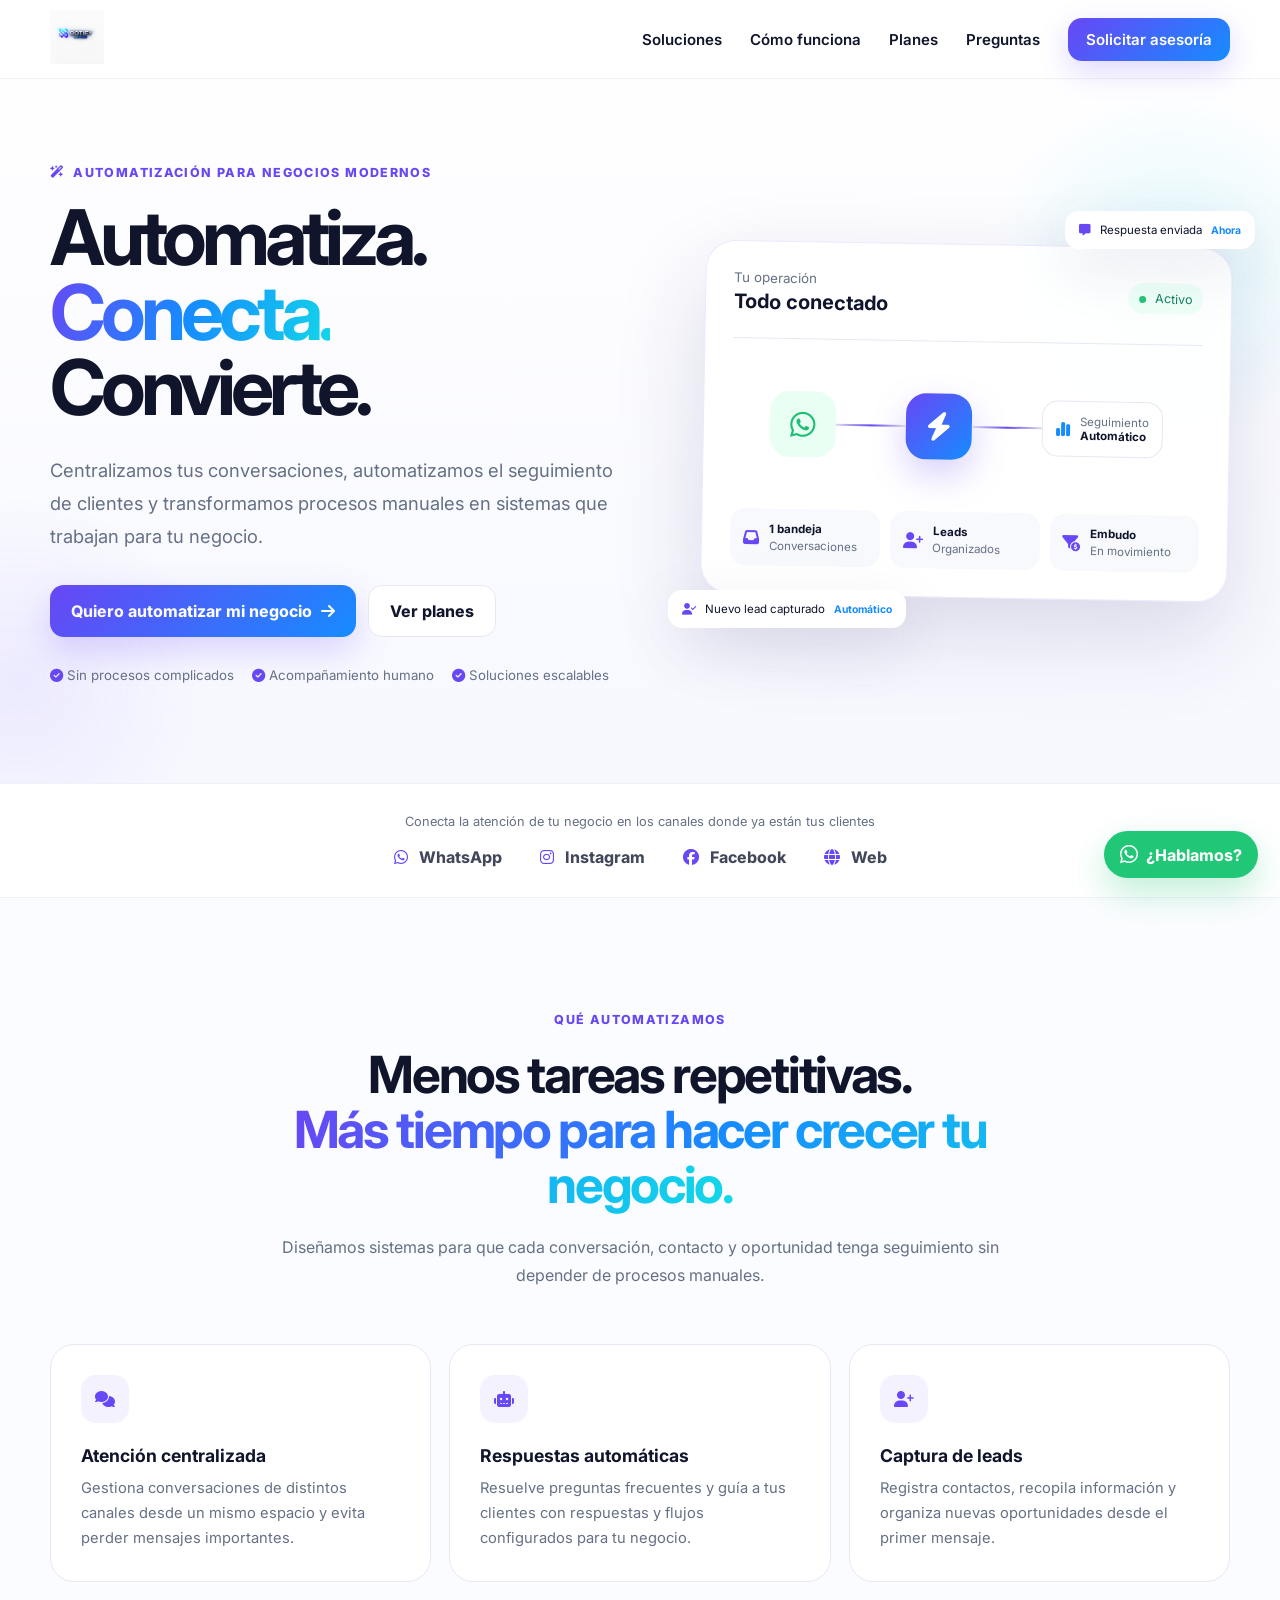
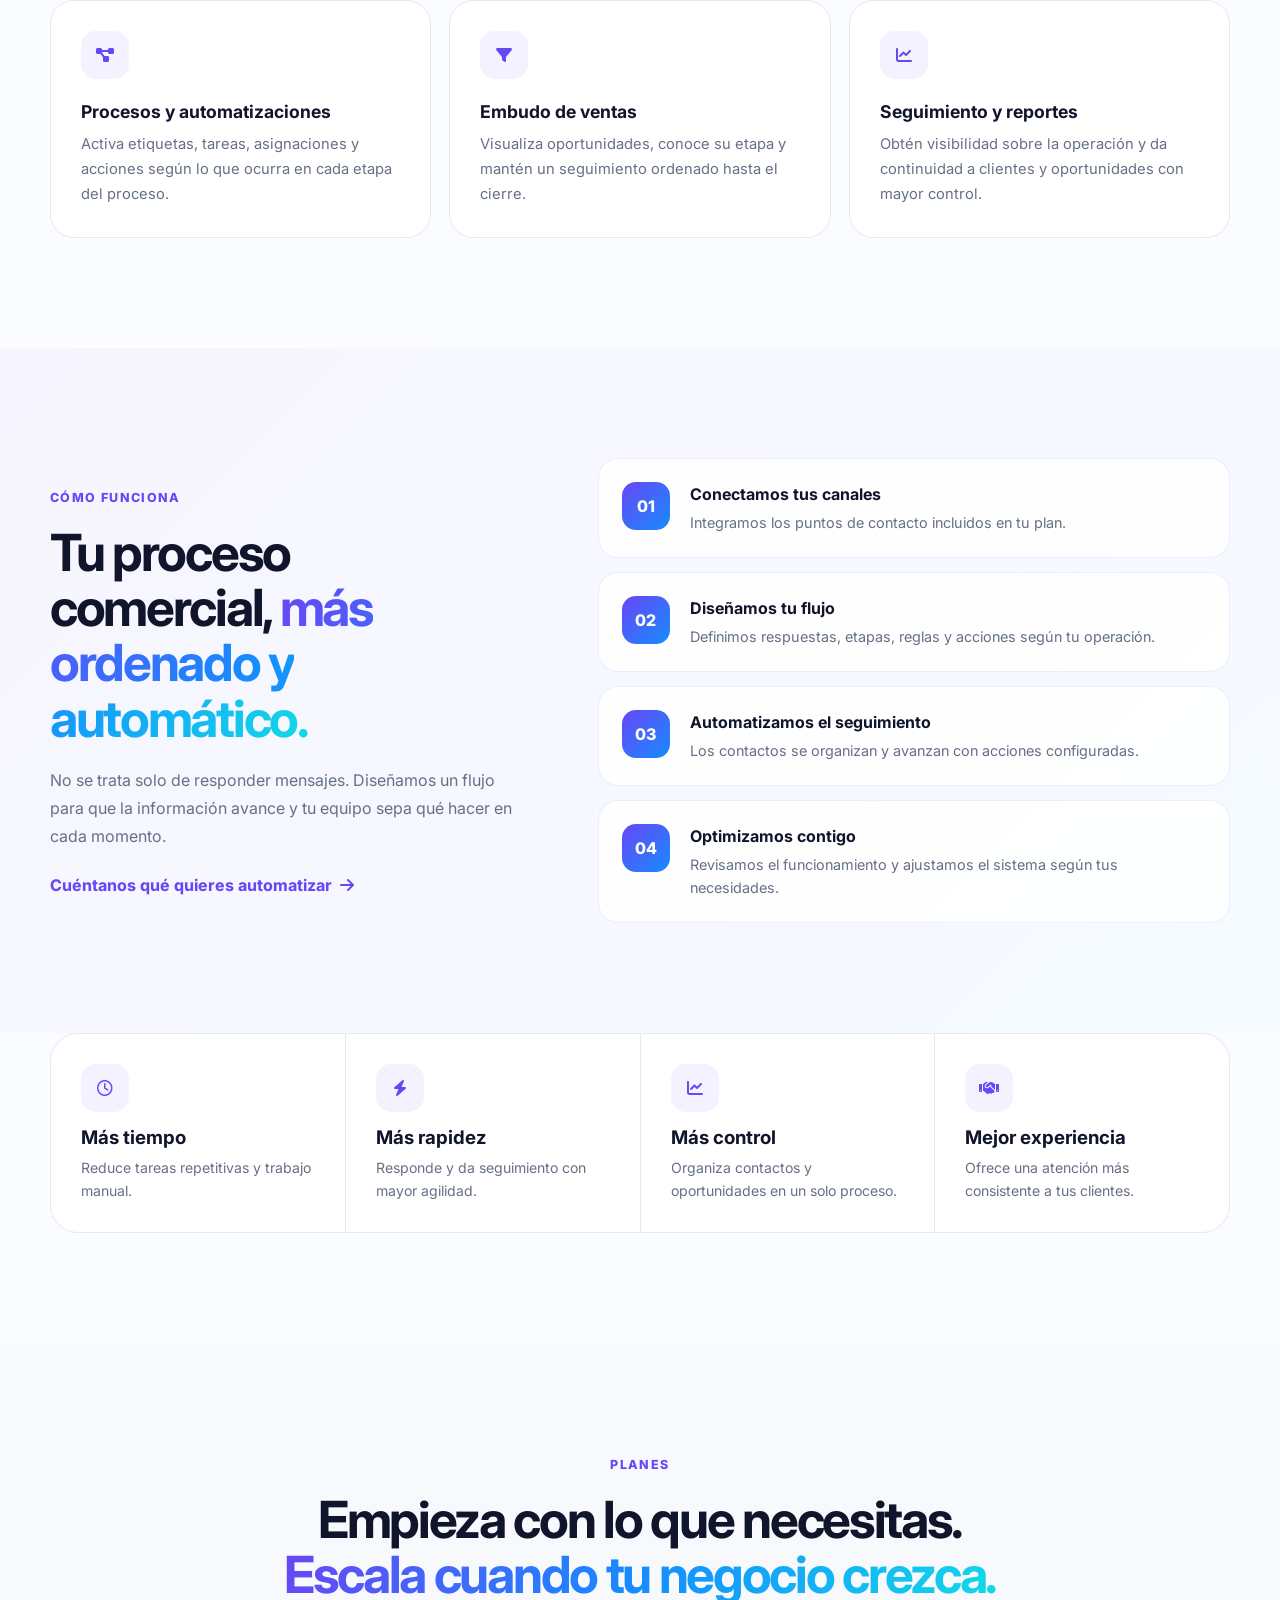
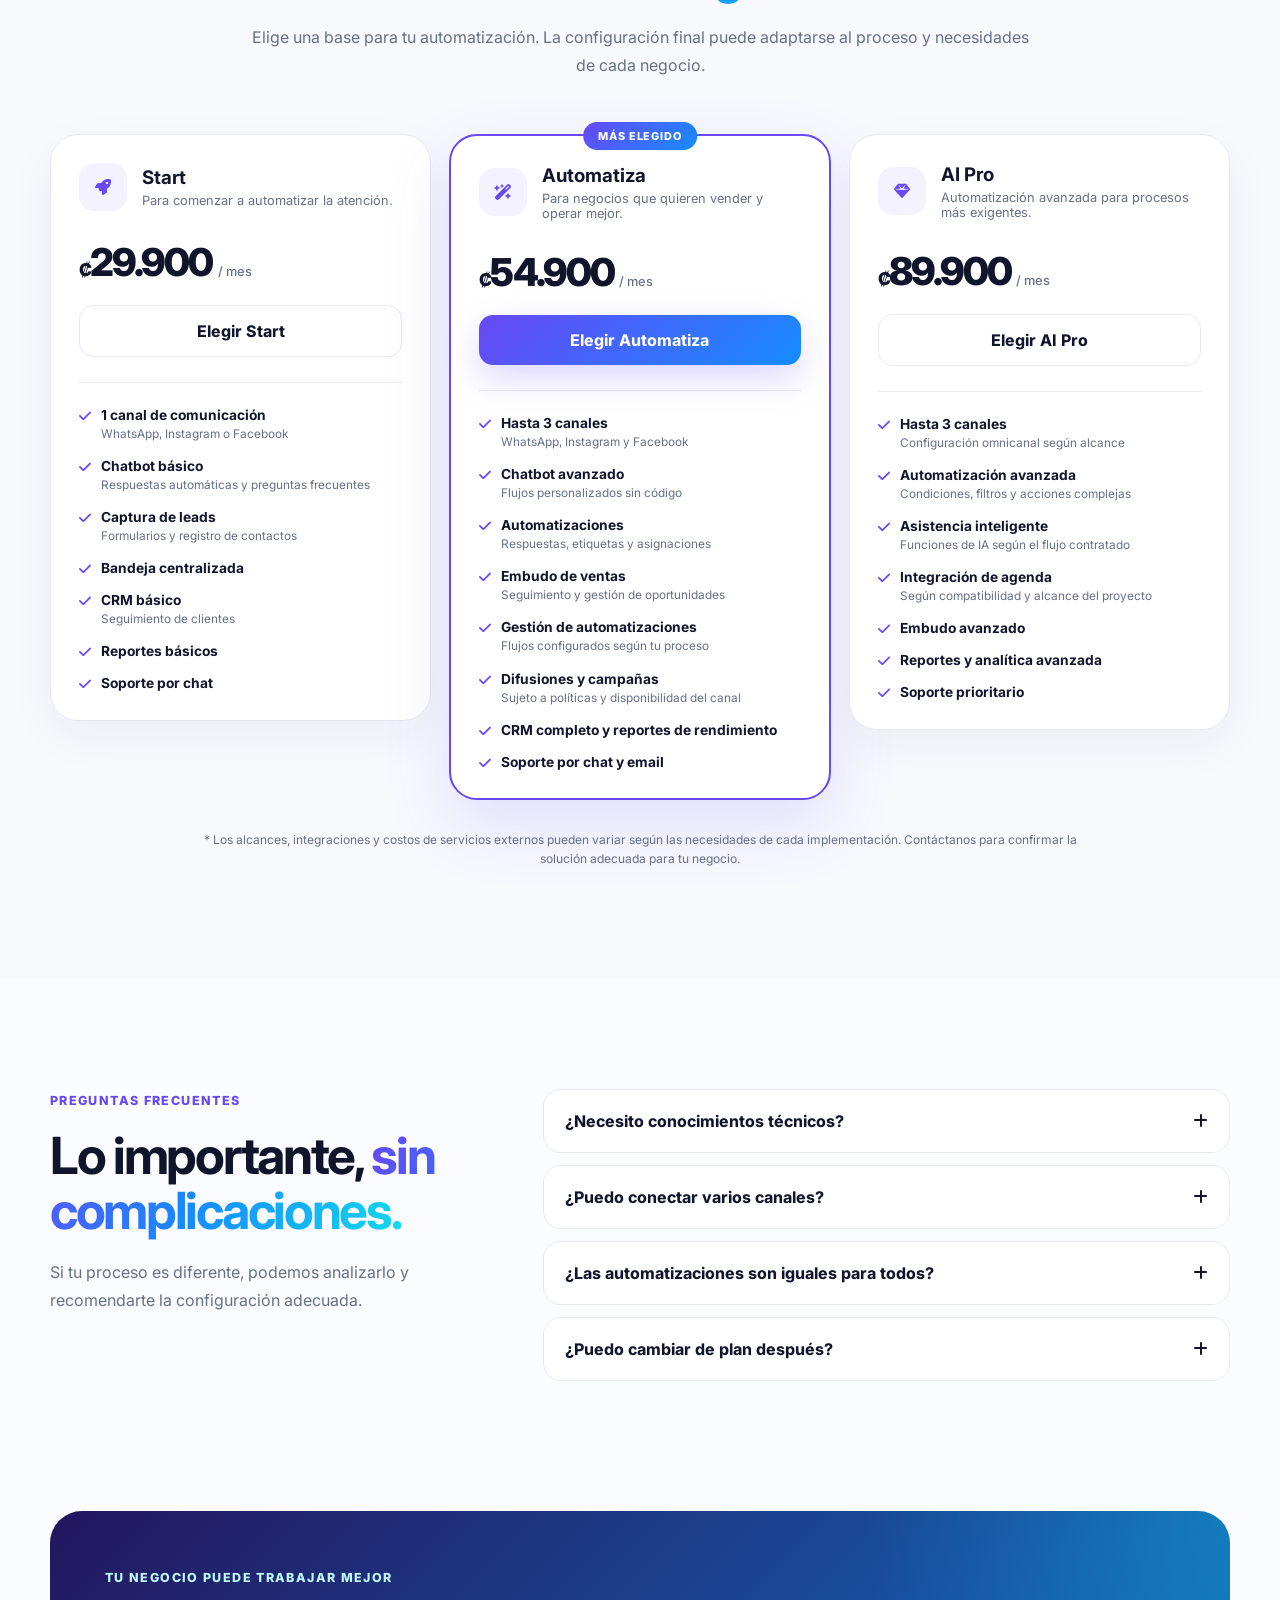
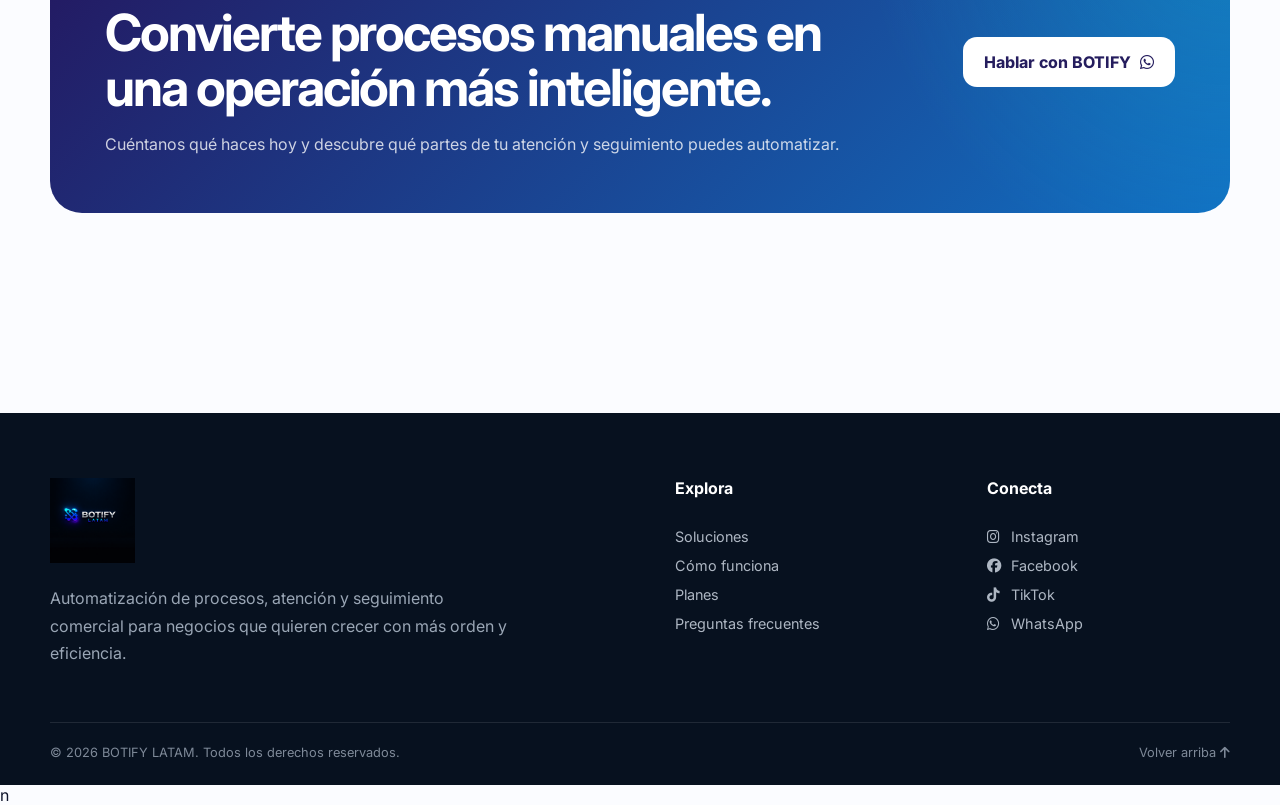
==== commit 95b6f273: "Prueba" ====
--- a/botify-latam-web/index.html
+++ b/botify-latam-web/index.html
@@ -242,4 +242,6 @@
   </footer>
   <script src="script.js"></script>
 </body>
-</html>+</html>
+
+n
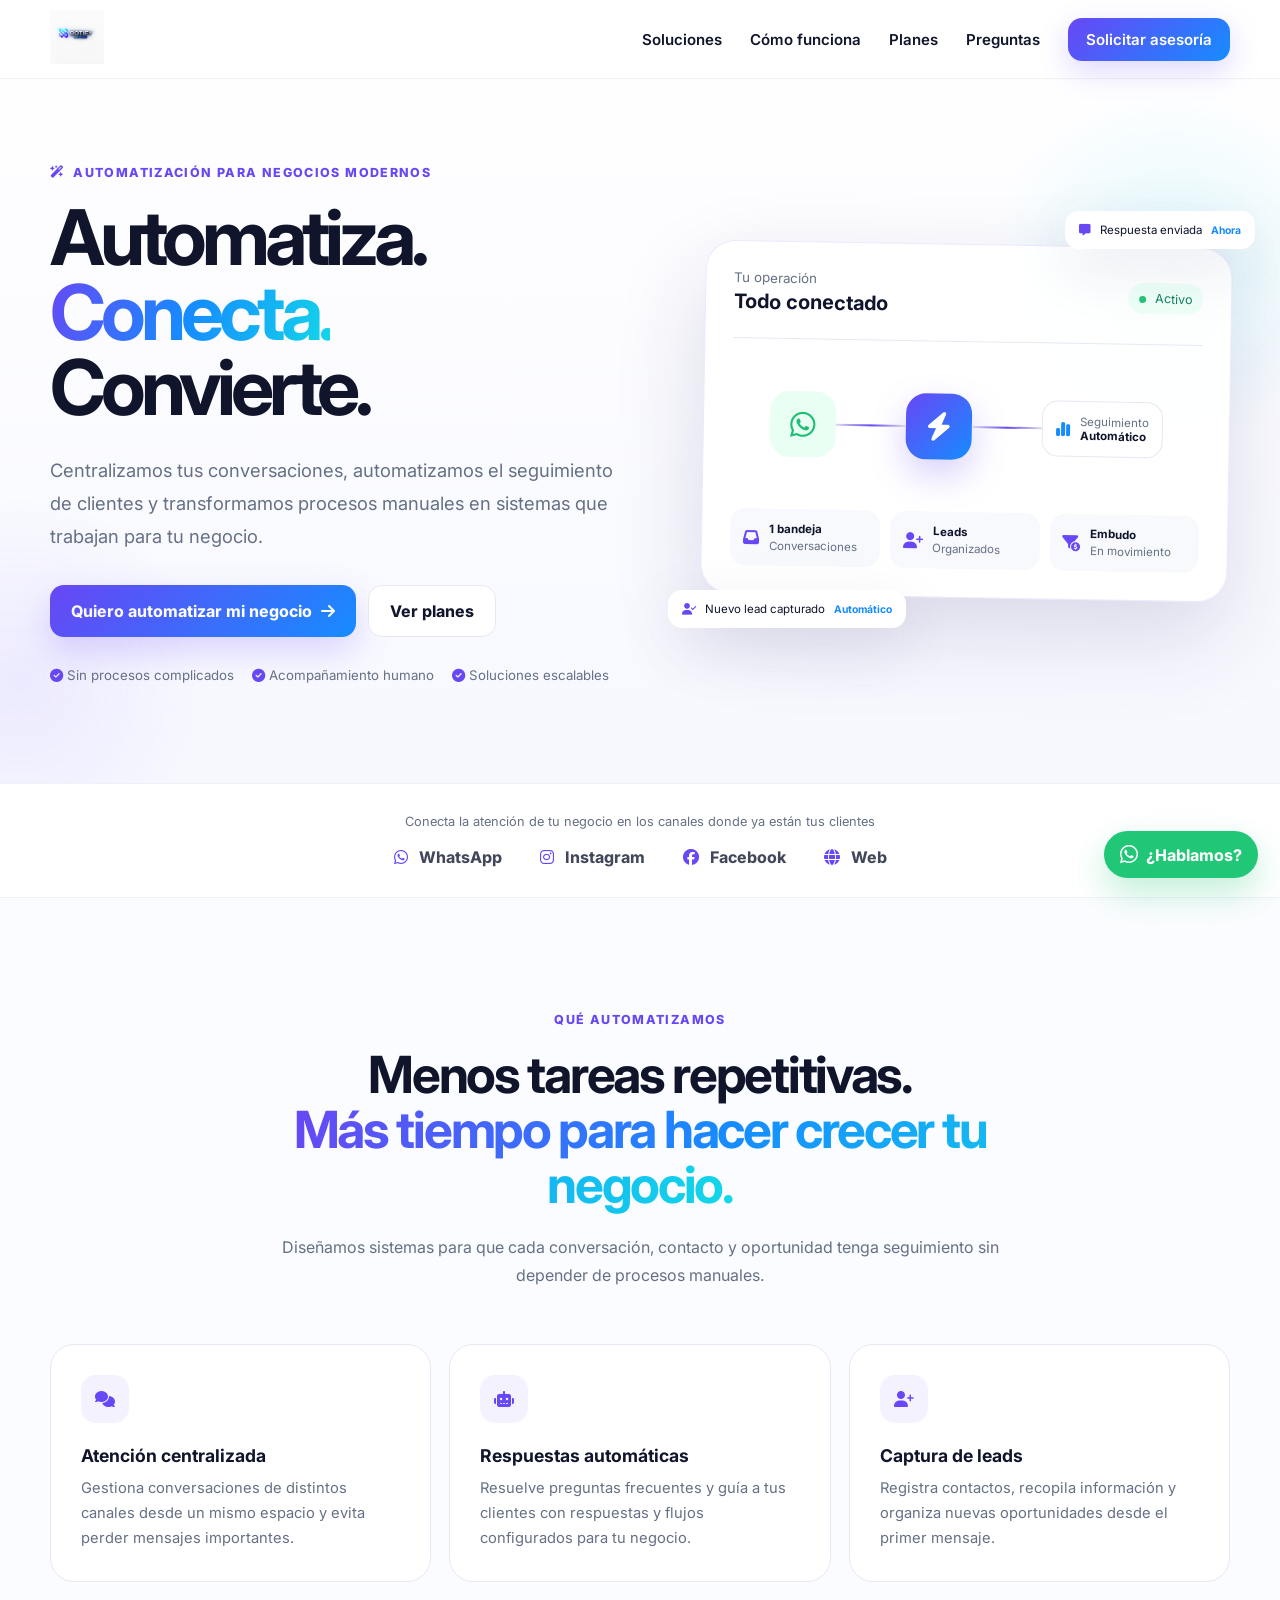
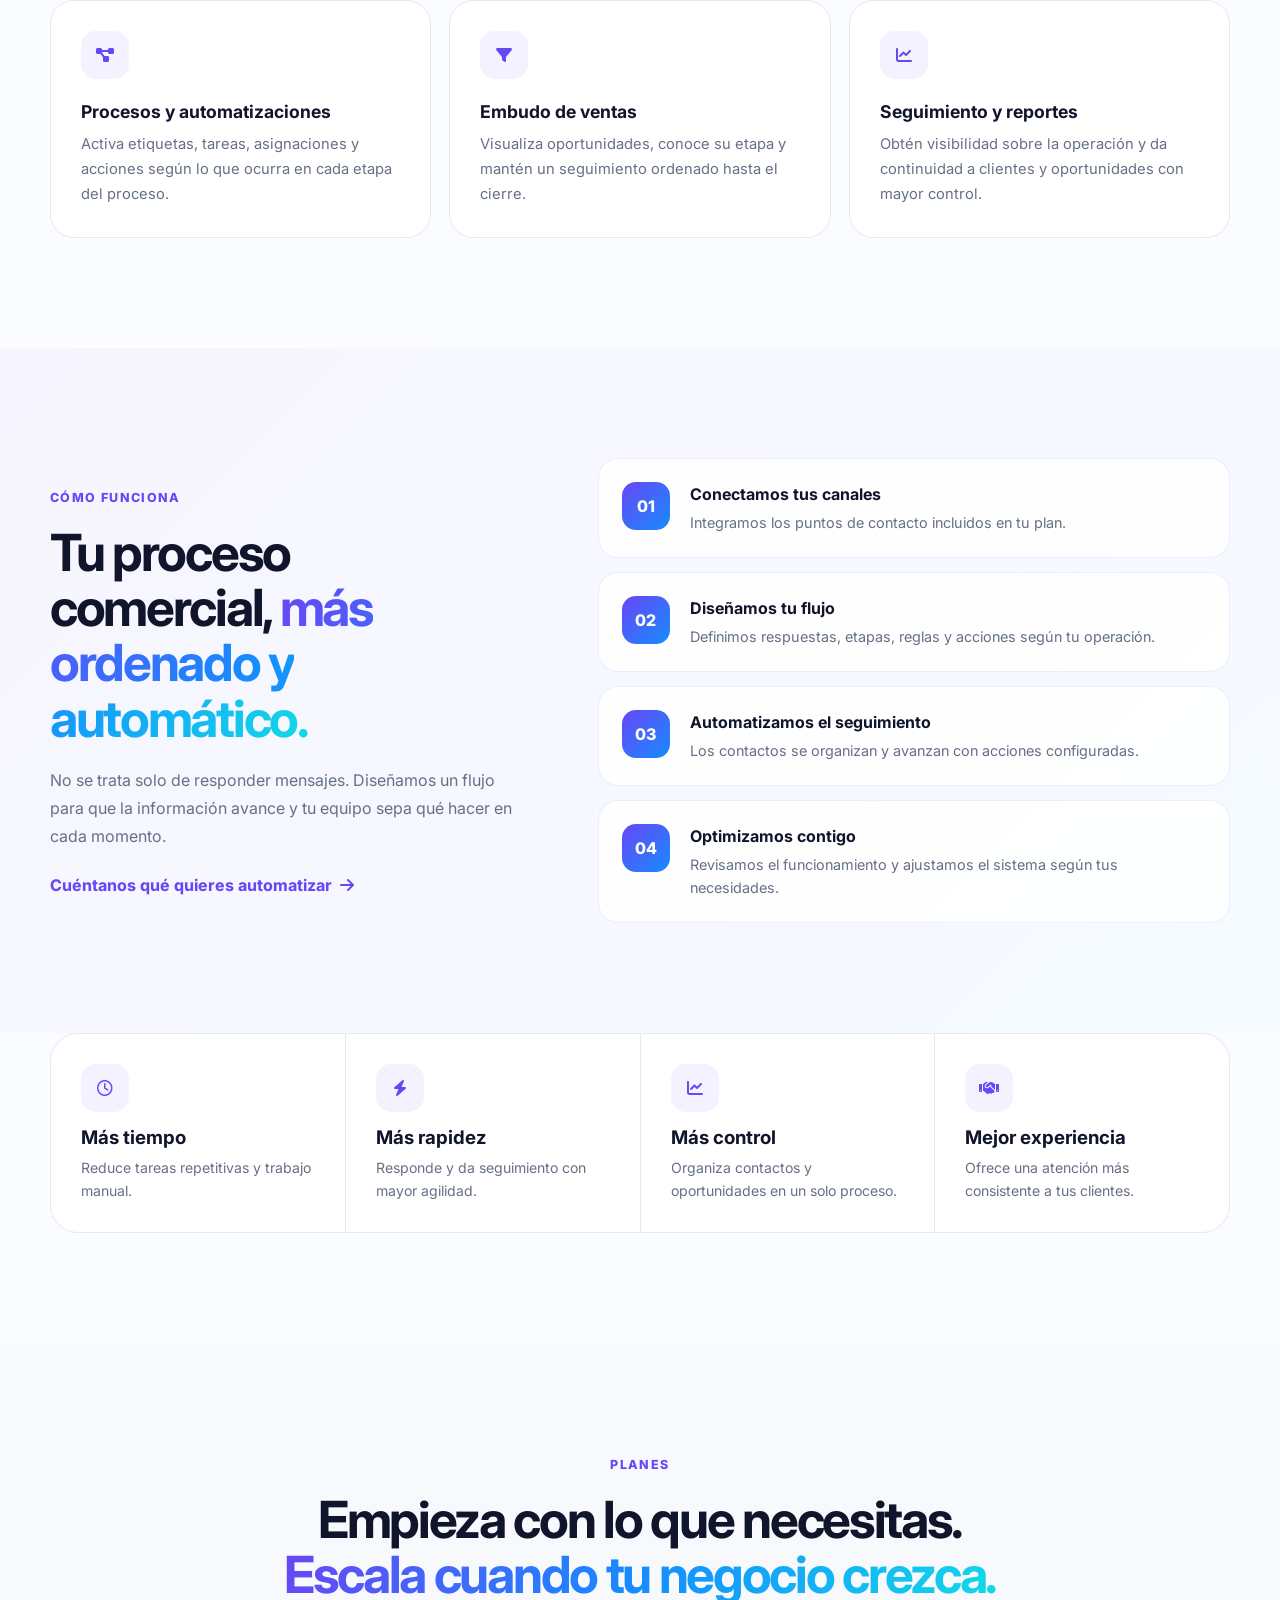
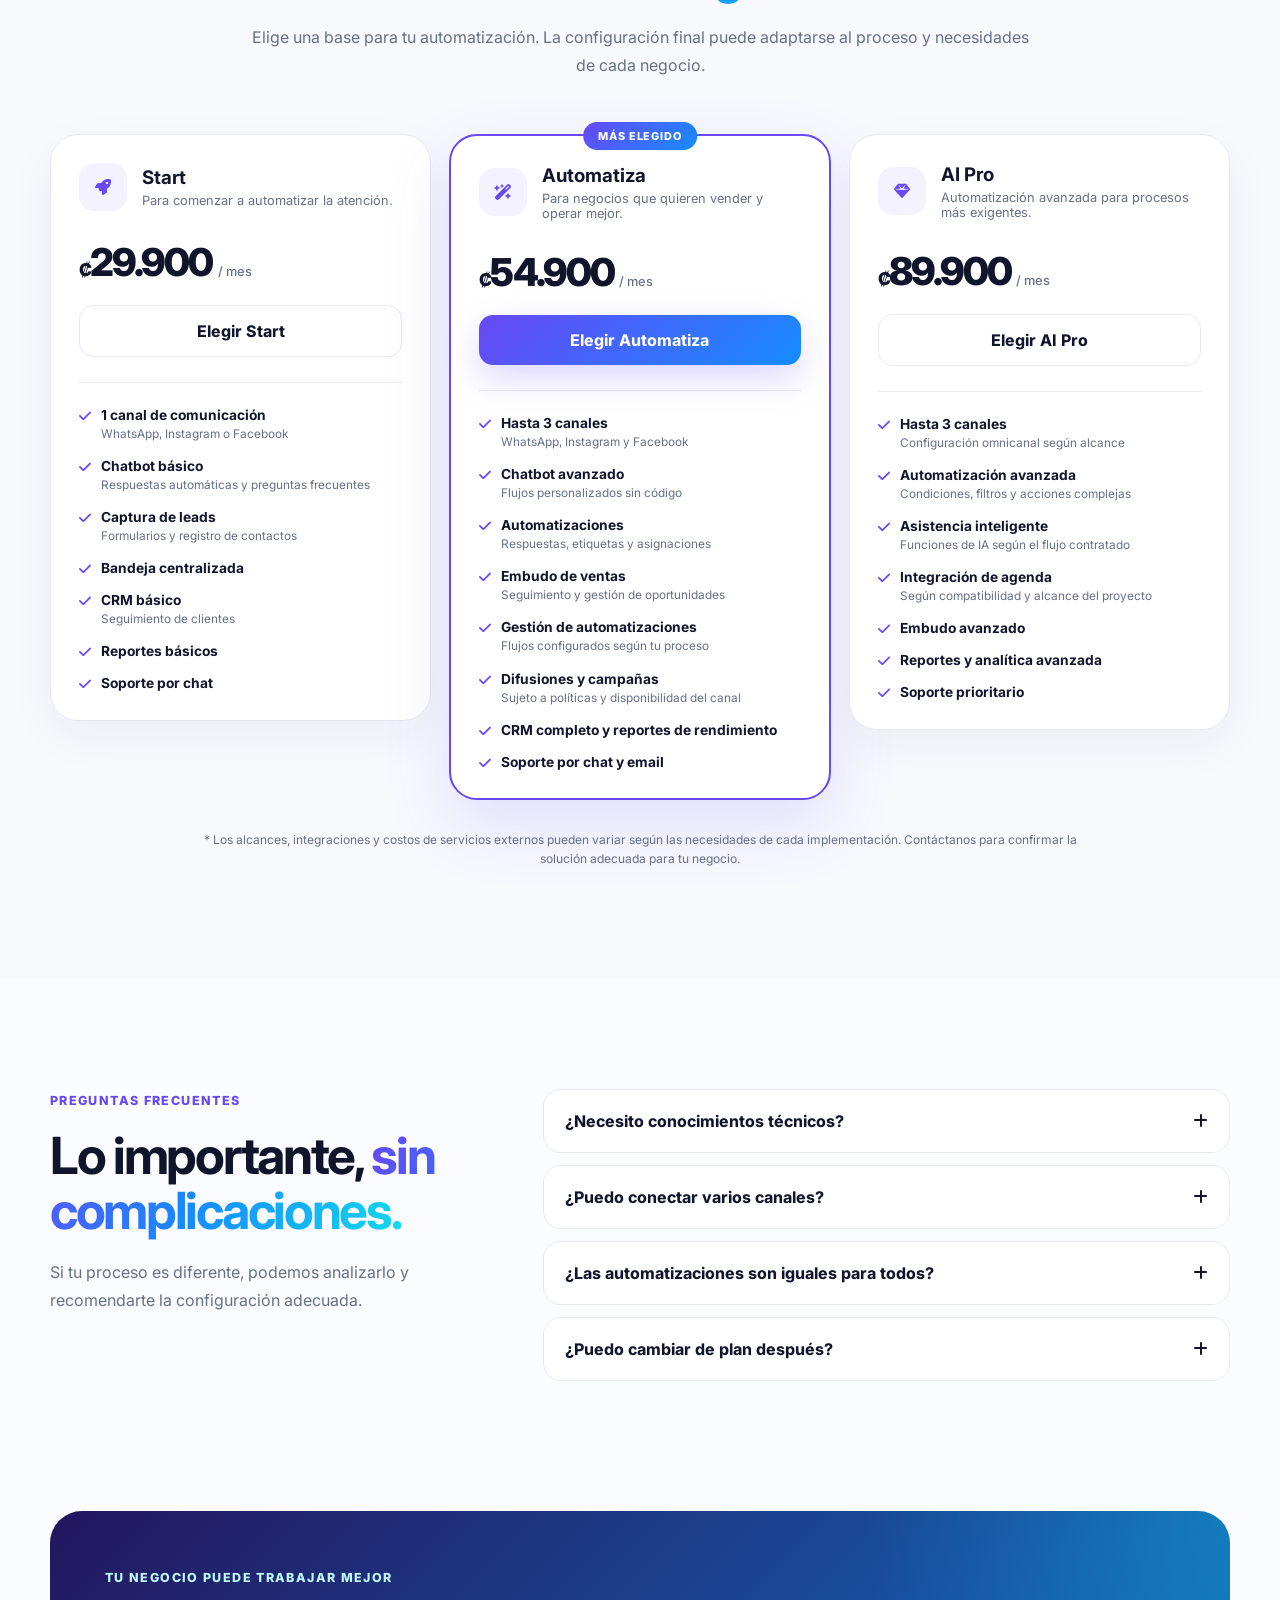
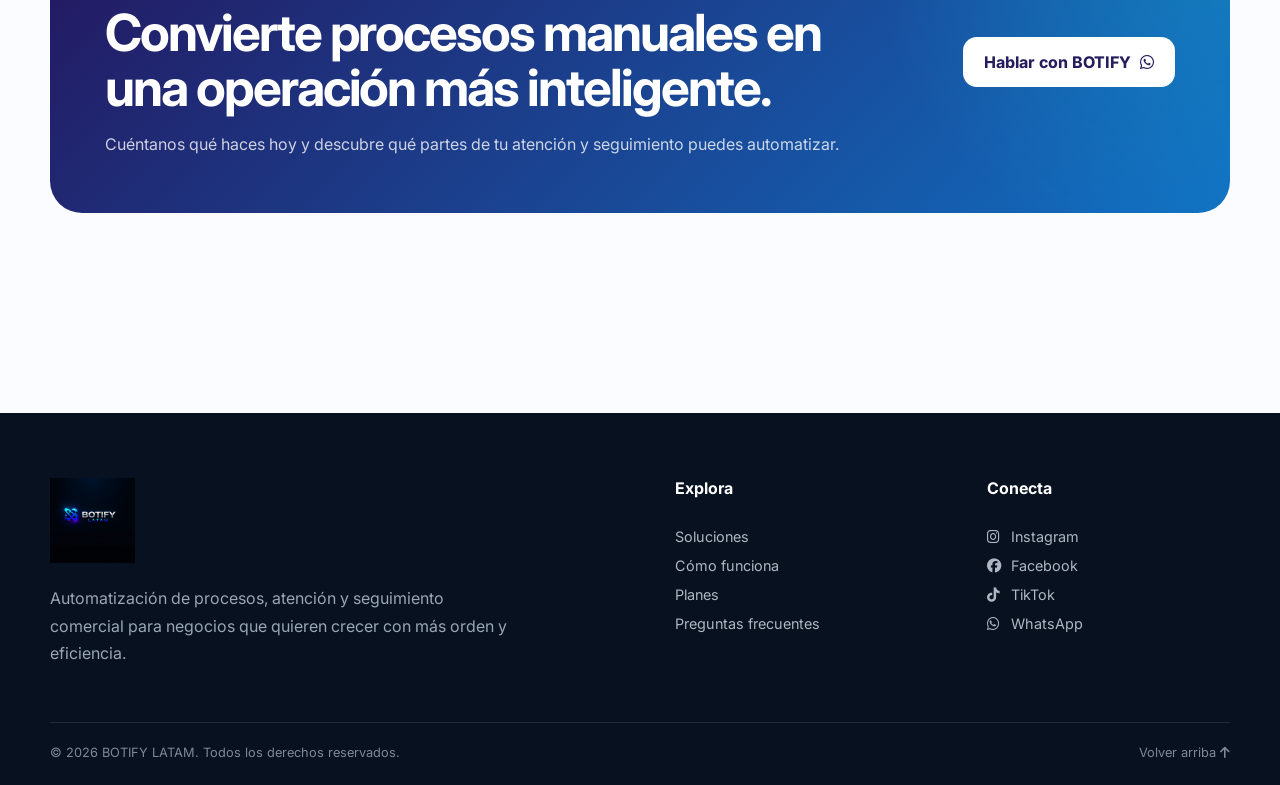
==== commit 432c379b: "1" ====
--- a/botify-latam-web/index.html
+++ b/botify-latam-web/index.html
@@ -244,4 +244,3 @@
 </body>
 </html>
 
-n
